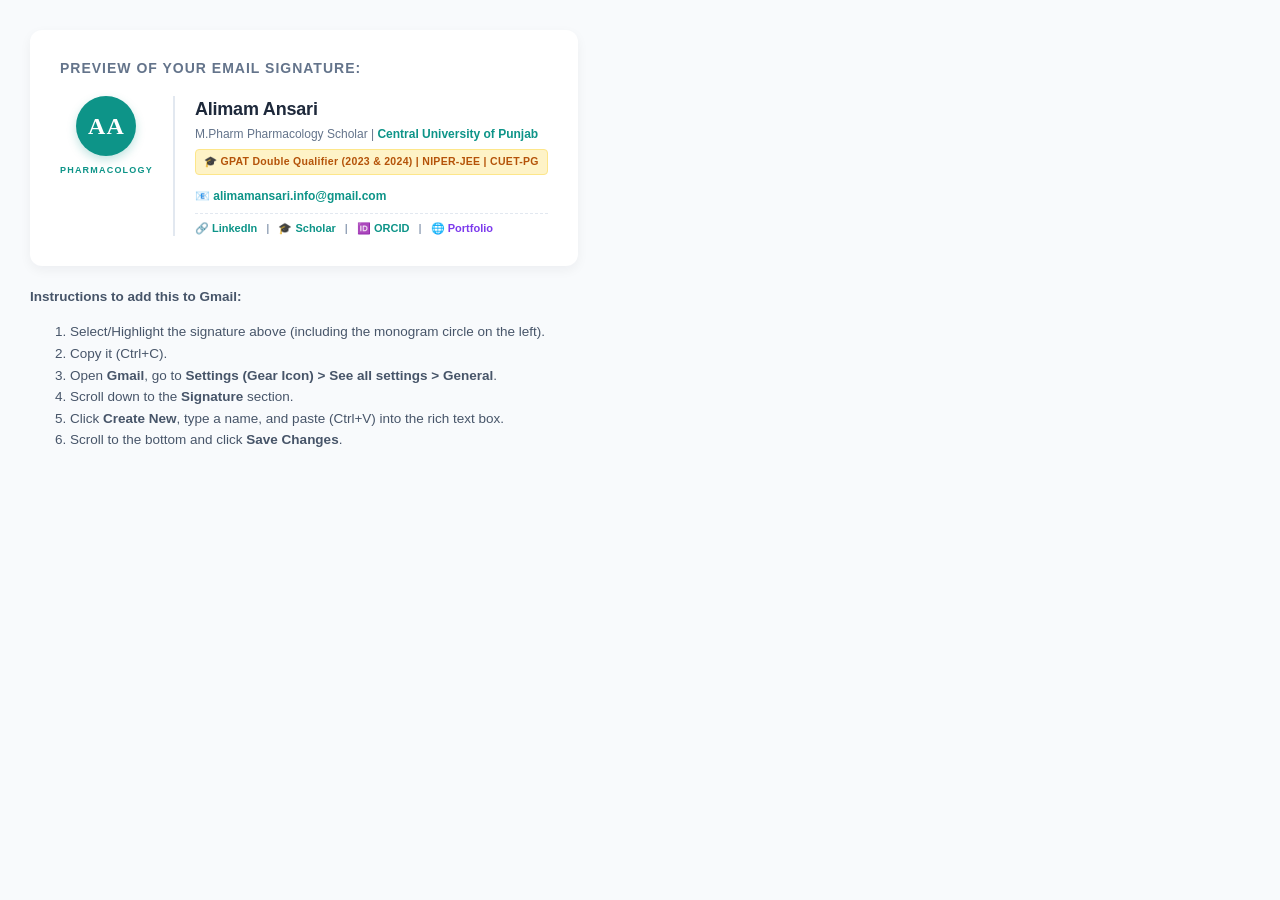
==== email-signature.html @ f2a501e7 "Added professional HTML email signature template for Gmail" ====
<!DOCTYPE html>
<html lang="en">
<head>
    <meta charset="UTF-8">
    <title>Alimam Ansari Email Signature</title>
</head>
<body style="margin: 30px; font-family: Arial, Helvetica, sans-serif; background-color: #f8fafc;">

    <div style="background-color: #ffffff; padding: 30px; border-radius: 12px; box-shadow: 0 4px 12px rgba(15, 23, 42, 0.05); display: inline-block;">
        <h3 style="margin-top: 0; margin-bottom: 20px; font-family: Arial, Helvetica, sans-serif; color: #64748b; font-size: 14px; text-transform: uppercase; letter-spacing: 1px;">Preview of your Email Signature:</h3>

        <!-- ==================== EMAIL SIGNATURE START ==================== -->
        <table cellpadding="0" cellspacing="0" border="0" style="font-family: Arial, Helvetica, sans-serif; font-size: 13px; line-height: 1.5; color: #334155; max-width: 550px; text-align: left;">
            <tr>
                <!-- Left Column: Initials Monogram -->
                <td valign="top" style="padding-right: 20px; text-align: center; width: 80px;">
                    <div style="width: 60px; height: 60px; border-radius: 50%; background-color: #0d9488; display: inline-block; text-align: center; line-height: 60px; box-shadow: 0 4px 10px rgba(13, 148, 136, 0.25);">
                        <span style="font-family: 'Georgia', Times New Roman, serif; font-size: 24px; font-weight: bold; color: #ffffff; letter-spacing: 1px;">AA</span>
                    </div>
                    <div style="margin-top: 8px; font-size: 9px; font-weight: 800; color: #0d9488; letter-spacing: 1.2px; text-transform: uppercase; font-family: Arial, Helvetica, sans-serif;">Pharmacology</div>
                </td>

                <!-- Vertical Divider -->
                <td valign="middle" style="border-left: 2px solid #e2e8f0; padding-left: 20px;">
                    <!-- Name -->
                    <div style="font-family: Arial, Helvetica, sans-serif; font-size: 18px; font-weight: bold; color: #1e293b; margin-bottom: 2px; letter-spacing: -0.2px;">
                        Alimam Ansari
                    </div>
                    
                    <!-- Subtitle -->
                    <div style="font-family: Arial, Helvetica, sans-serif; font-size: 12px; color: #64748b; font-weight: 500; margin-bottom: 6px;">
                        M.Pharm Pharmacology Scholar | <span style="color: #0d9488; font-weight: 600;">Central University of Punjab</span>
                    </div>

                    <!-- Academic Badges (Double GPAT, NIPER, CUET) -->
                    <div style="font-family: Arial, Helvetica, sans-serif; font-size: 10.5px; color: #b45309; background-color: #fef3c7; border: 1px solid #fde68a; border-radius: 4px; display: inline-block; padding: 4px 8px; font-weight: 700; margin-bottom: 12px; letter-spacing: 0.3px;">
                        🎓 GPAT Double Qualifier (2023 & 2024) | NIPER-JEE | CUET-PG
                    </div>

                    <!-- Contact Details -->
                    <div style="font-family: Arial, Helvetica, sans-serif; font-size: 12px; color: #475569; margin-bottom: 8px;">
                        📧 <a href="mailto:alimamansari.info@gmail.com" style="color: #0d9488; text-decoration: none; font-weight: 600;">alimamansari.info@gmail.com</a>
                    </div>

                    <!-- Professional Profile Links -->
                    <div style="font-family: Arial, Helvetica, sans-serif; font-size: 11px; color: #94a3b8; font-weight: bold; padding-top: 6px; border-top: 1px dashed #e2e8f0;">
                        <a href="https://linkedin.com/in/alimamansari" target="_blank" style="color: #0d9488; text-decoration: none; margin-right: 6px;">🔗 LinkedIn</a> | 
                        <a href="https://scholar.google.com/citations?user=j1bu0HcAAAAJ" target="_blank" style="color: #0d9488; text-decoration: none; margin-left: 6px; margin-right: 6px;">🎓 Scholar</a> | 
                        <a href="https://orcid.org/0009-0004-1911-7740" target="_blank" style="color: #0d9488; text-decoration: none; margin-left: 6px; margin-right: 6px;">🆔 ORCID</a> | 
                        <a href="https://alimamansari.github.io/" target="_blank" style="color: #7c3aed; text-decoration: none; margin-left: 6px;">🌐 Portfolio</a>
                    </div>
                </td>
            </tr>
        </table>
        <!-- ==================== EMAIL SIGNATURE END ==================== -->

    </div>

    <div style="margin-top: 20px; max-width: 600px; line-height: 1.6; color: #475569; font-size: 13.5px;">
        <p><strong>Instructions to add this to Gmail:</strong></p>
        <ol>
            <li>Select/Highlight the signature above (including the monogram circle on the left).</li>
            <li>Copy it (Ctrl+C).</li>
            <li>Open <strong>Gmail</strong>, go to <strong>Settings (Gear Icon) &gt; See all settings &gt; General</strong>.</li>
            <li>Scroll down to the <strong>Signature</strong> section.</li>
            <li>Click <strong>Create New</strong>, type a name, and paste (Ctrl+V) into the rich text box.</li>
            <li>Scroll to the bottom and click <strong>Save Changes</strong>.</li>
        </ol>
    </div>

</body>
</html>
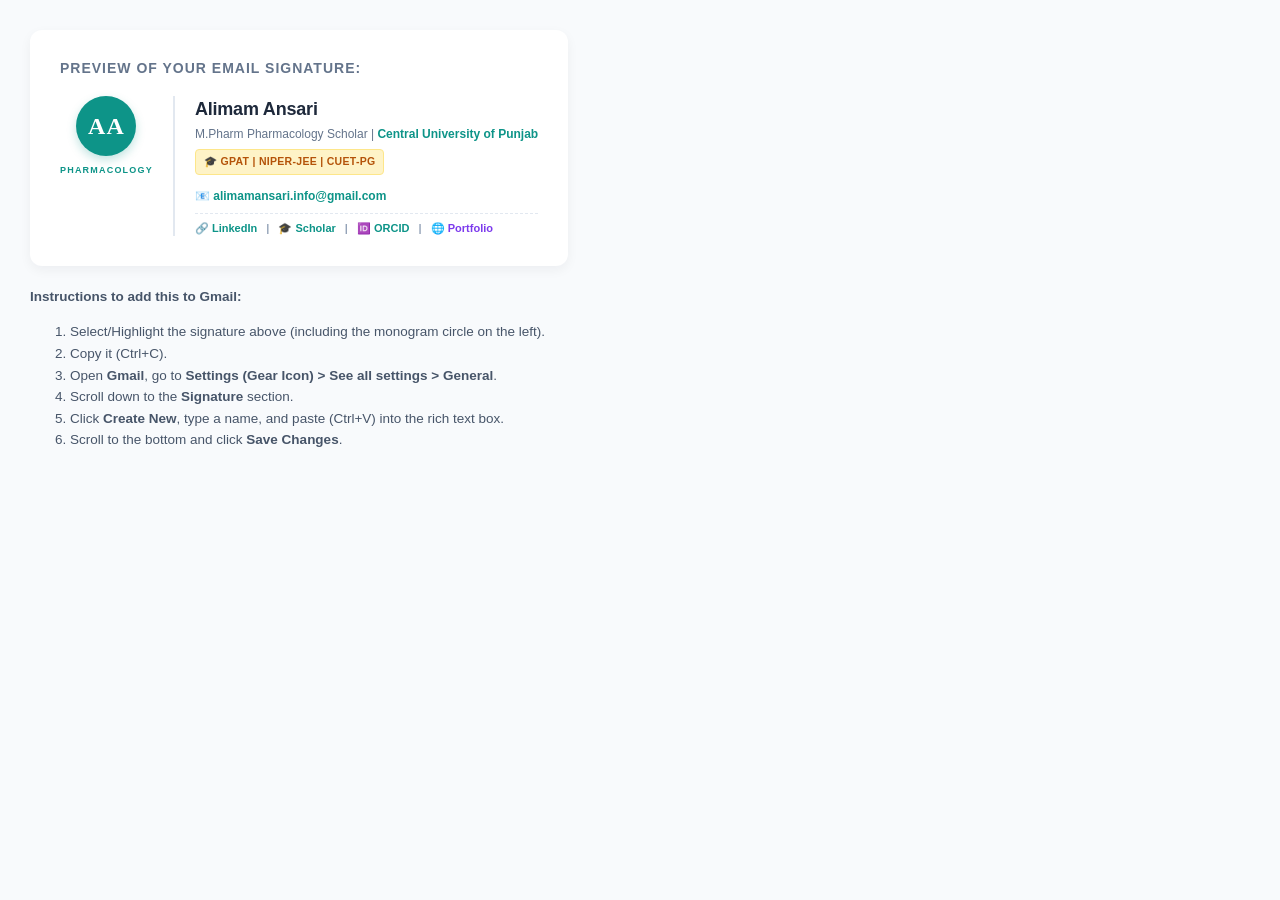
==== commit d69f1831: "Simplified academic badge text in email signature to show GPAT | NIPER-JEE | CUET-PG" ====
--- a/email-signature.html
+++ b/email-signature.html
@@ -34,7 +34,7 @@
 
                     <!-- Academic Badges (Double GPAT, NIPER, CUET) -->
                     <div style="font-family: Arial, Helvetica, sans-serif; font-size: 10.5px; color: #b45309; background-color: #fef3c7; border: 1px solid #fde68a; border-radius: 4px; display: inline-block; padding: 4px 8px; font-weight: 700; margin-bottom: 12px; letter-spacing: 0.3px;">
-                        🎓 GPAT Double Qualifier (2023 & 2024) | NIPER-JEE | CUET-PG
+                        🎓 GPAT | NIPER-JEE | CUET-PG
                     </div>
 
                     <!-- Contact Details -->
@@ -47,7 +47,7 @@
                         <a href="https://linkedin.com/in/alimamansari" target="_blank" style="color: #0d9488; text-decoration: none; margin-right: 6px;">🔗 LinkedIn</a> | 
                         <a href="https://scholar.google.com/citations?user=j1bu0HcAAAAJ" target="_blank" style="color: #0d9488; text-decoration: none; margin-left: 6px; margin-right: 6px;">🎓 Scholar</a> | 
                         <a href="https://orcid.org/0009-0004-1911-7740" target="_blank" style="color: #0d9488; text-decoration: none; margin-left: 6px; margin-right: 6px;">🆔 ORCID</a> | 
-                        <a href="https://alimamansari.github.io/" target="_blank" style="color: #7c3aed; text-decoration: none; margin-left: 6px;">🌐 Portfolio</a>
+                        <a href="https://alimamansari.in/" target="_blank" style="color: #7c3aed; text-decoration: none; margin-left: 6px;">🌐 Portfolio</a>
                     </div>
                 </td>
             </tr>
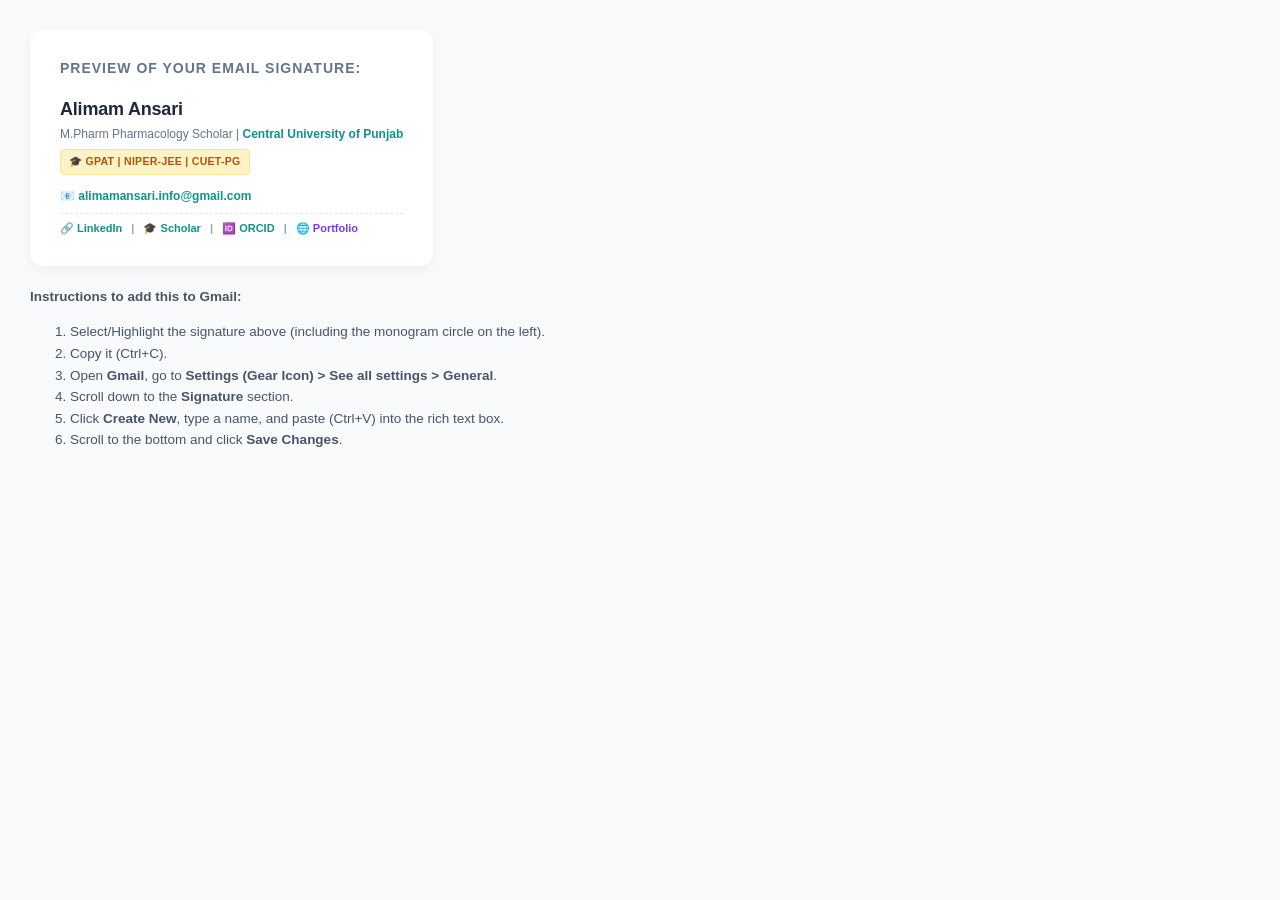
==== commit e4ce76ff: "Removed monogram 'AA' column from email signature, leaving only clean structured text information" ====
--- a/email-signature.html
+++ b/email-signature.html
@@ -12,16 +12,7 @@
         <!-- ==================== EMAIL SIGNATURE START ==================== -->
         <table cellpadding="0" cellspacing="0" border="0" style="font-family: Arial, Helvetica, sans-serif; font-size: 13px; line-height: 1.5; color: #334155; max-width: 550px; text-align: left;">
             <tr>
-                <!-- Left Column: Initials Monogram -->
-                <td valign="top" style="padding-right: 20px; text-align: center; width: 80px;">
-                    <div style="width: 60px; height: 60px; border-radius: 50%; background-color: #0d9488; display: inline-block; text-align: center; line-height: 60px; box-shadow: 0 4px 10px rgba(13, 148, 136, 0.25);">
-                        <span style="font-family: 'Georgia', Times New Roman, serif; font-size: 24px; font-weight: bold; color: #ffffff; letter-spacing: 1px;">AA</span>
-                    </div>
-                    <div style="margin-top: 8px; font-size: 9px; font-weight: 800; color: #0d9488; letter-spacing: 1.2px; text-transform: uppercase; font-family: Arial, Helvetica, sans-serif;">Pharmacology</div>
-                </td>
-
-                <!-- Vertical Divider -->
-                <td valign="middle" style="border-left: 2px solid #e2e8f0; padding-left: 20px;">
+                <td valign="top">
                     <!-- Name -->
                     <div style="font-family: Arial, Helvetica, sans-serif; font-size: 18px; font-weight: bold; color: #1e293b; margin-bottom: 2px; letter-spacing: -0.2px;">
                         Alimam Ansari
@@ -32,7 +23,7 @@
                         M.Pharm Pharmacology Scholar | <span style="color: #0d9488; font-weight: 600;">Central University of Punjab</span>
                     </div>
 
-                    <!-- Academic Badges (Double GPAT, NIPER, CUET) -->
+                    <!-- Academic Badges (GPAT, NIPER, CUET) -->
                     <div style="font-family: Arial, Helvetica, sans-serif; font-size: 10.5px; color: #b45309; background-color: #fef3c7; border: 1px solid #fde68a; border-radius: 4px; display: inline-block; padding: 4px 8px; font-weight: 700; margin-bottom: 12px; letter-spacing: 0.3px;">
                         🎓 GPAT | NIPER-JEE | CUET-PG
                     </div>
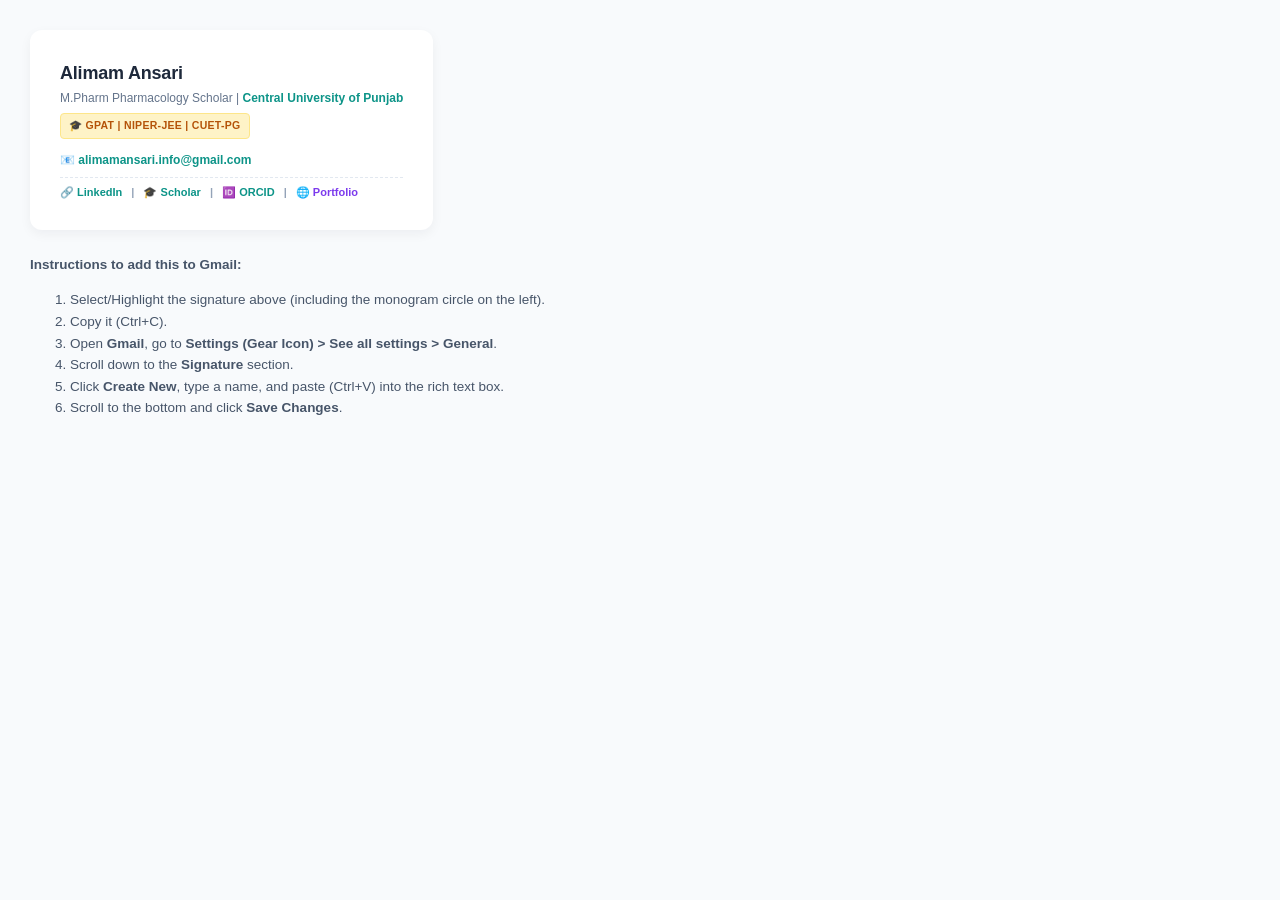
==== commit a96a4f48: "Removed 'Preview of your Email Signature:' heading to make copying cleaner and avoid accidental incl" ====
--- a/email-signature.html
+++ b/email-signature.html
@@ -7,7 +7,6 @@
 <body style="margin: 30px; font-family: Arial, Helvetica, sans-serif; background-color: #f8fafc;">
 
     <div style="background-color: #ffffff; padding: 30px; border-radius: 12px; box-shadow: 0 4px 12px rgba(15, 23, 42, 0.05); display: inline-block;">
-        <h3 style="margin-top: 0; margin-bottom: 20px; font-family: Arial, Helvetica, sans-serif; color: #64748b; font-size: 14px; text-transform: uppercase; letter-spacing: 1px;">Preview of your Email Signature:</h3>
 
         <!-- ==================== EMAIL SIGNATURE START ==================== -->
         <table cellpadding="0" cellspacing="0" border="0" style="font-family: Arial, Helvetica, sans-serif; font-size: 13px; line-height: 1.5; color: #334155; max-width: 550px; text-align: left;">
